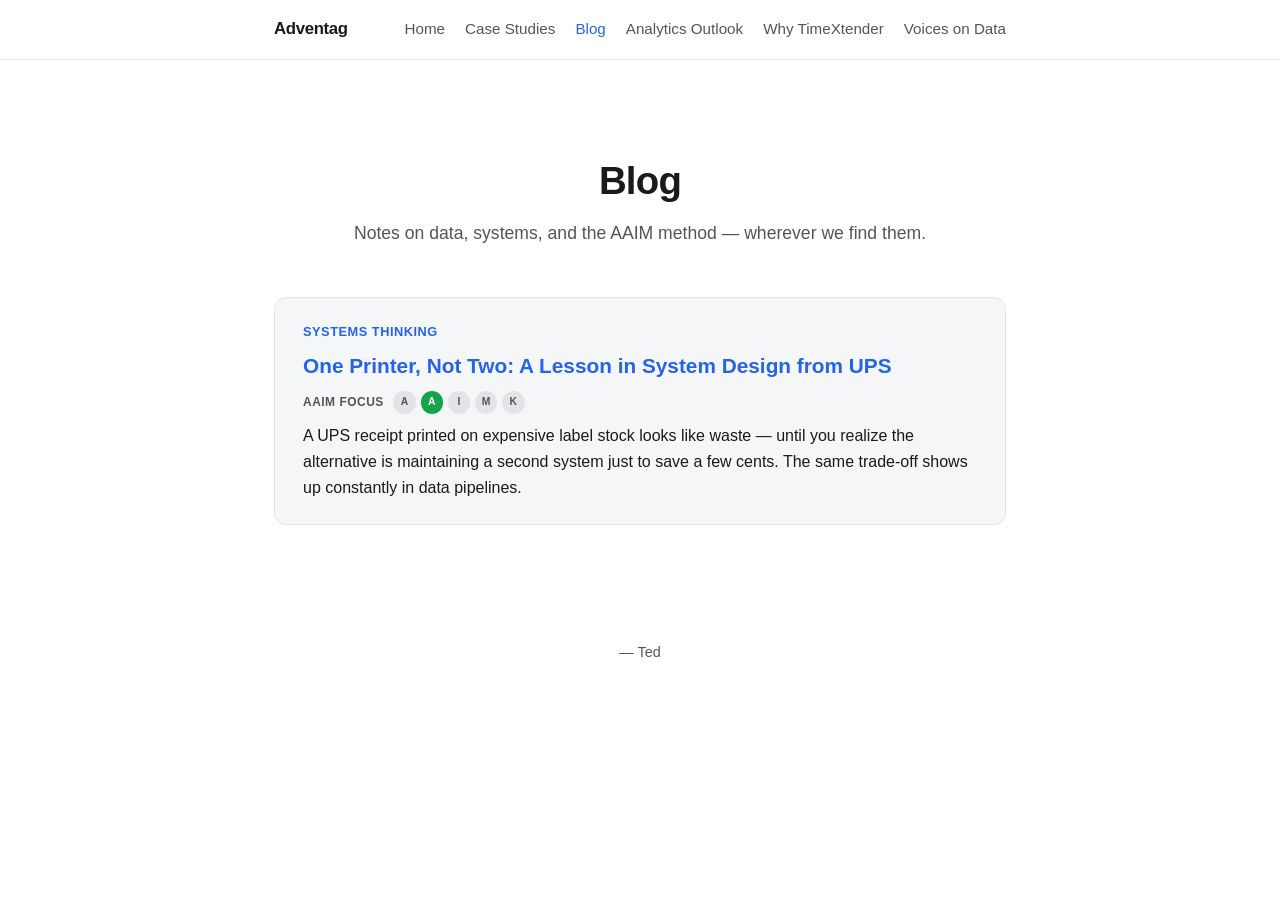
==== blog/index.html @ fbbde0ab "Add Blog section with first post: One Printer, Not Two" ====
<!DOCTYPE html>
<html lang="en">
<head>
<meta charset="UTF-8">
<meta name="viewport" content="width=device-width, initial-scale=1.0">
<title>Blog &middot; Adventag</title>
<link rel="stylesheet" href="../assets/styles.css">
</head>
<body>

<nav class="site-nav">
  <div class="nav-inner">
    <a class="brand" href="../index.html">Adventag</a>
    <div class="nav-links">
      <a href="../index.html">Home</a>
      <a href="../case-studies/index.html">Case Studies</a>
      <a href="index.html" class="active">Blog</a>
      <a href="../analytics-outlook.html">Analytics Outlook</a>
      <a href="../why-timextender.html">Why TimeXtender</a>
      <a href="../voices-on-data.html">Voices on Data</a>
    </div>
  </div>
</nav>

<header class="page-header">
  <h1>Blog</h1>
  <p class="tagline">Notes on data, systems, and the AAIM method &mdash; wherever we find them.</p>
</header>

<main>

  <a class="card-link" href="one-printer-not-two.html">
    <div class="card">
      <span class="eyebrow">Systems Thinking</span>
      <h2>One Printer, Not Two: A Lesson in System Design from UPS</h2>
      <div class="aaim-focus">
        <span class="aaim-focus-label">AAIM Focus</span>
        <div class="aaim-dots">
          <span>A</span><span class="active">A</span><span>I</span><span>M</span><span>K</span>
        </div>
      </div>
      <p>
        A UPS receipt printed on expensive label stock looks like waste &mdash;
        until you realize the alternative is maintaining a second system just
        to save a few cents. The same trade-off shows up constantly in data
        pipelines.
      </p>
    </div>
  </a>

</main>

<footer>
  &mdash; Ted
</footer>

</body>
</html>
---- assets/styles.css ----
:root {
  color-scheme: light dark;
  --bg: #ffffff;
  --fg: #1a1a1a;
  --muted: #555;
  --accent: #2563eb;
  --card: #f5f6f8;
  --border: #e2e4e8;
  --green: #16a34a;
}
@media (prefers-color-scheme: dark) {
  :root {
    --bg: #14161a;
    --fg: #e8e9ec;
    --muted: #a3a7b0;
    --accent: #6ea8fe;
    --card: #1d2025;
    --border: #2a2d33;
    --green: #22c55e;
  }
}
* { box-sizing: border-box; }
body {
  margin: 0;
  font-family: -apple-system, BlinkMacSystemFont, "Segoe UI", Helvetica, Arial, sans-serif;
  background: var(--bg);
  color: var(--fg);
  line-height: 1.6;
}

/* Nav */
.site-nav {
  border-bottom: 1px solid var(--border);
  position: sticky;
  top: 0;
  background: var(--bg);
  z-index: 10;
}
.nav-inner {
  max-width: 780px;
  margin: 0 auto;
  padding: 1rem 1.5rem;
  display: flex;
  align-items: center;
  justify-content: space-between;
  flex-wrap: wrap;
  gap: 0.75rem;
}
.nav-inner .brand {
  font-weight: 700;
  letter-spacing: -0.02em;
  color: var(--fg);
  text-decoration: none;
  font-size: 1.05rem;
}
.nav-links {
  display: flex;
  gap: 1.25rem;
  flex-wrap: wrap;
}
.nav-links a {
  color: var(--muted);
  text-decoration: none;
  font-size: 0.95rem;
}
.nav-links a:hover,
.nav-links a.active {
  color: var(--accent);
}

/* Page header */
header.page-header {
  padding: 4rem 1.5rem 2rem;
  text-align: center;
  max-width: 780px;
  margin: 0 auto;
}
header.page-header h1 {
  font-size: 2.4rem;
  margin-bottom: 0.25rem;
  letter-spacing: -0.02em;
}
header.page-header p.tagline {
  color: var(--muted);
  font-size: 1.1rem;
  margin-top: 0.5rem;
}
.letters {
  display: flex;
  justify-content: center;
  gap: 0.5rem;
  flex-wrap: wrap;
  margin: 2rem 0;
}
.letters span {
  display: inline-flex;
  align-items: center;
  justify-content: center;
  width: 2.75rem;
  height: 2.75rem;
  border-radius: 50%;
  background: var(--accent);
  color: white;
  font-weight: 700;
  font-size: 1.1rem;
}

/* Small AAIM-focus indicator (case studies) */
.aaim-focus {
  display: flex;
  align-items: center;
  gap: 0.6rem;
  margin: 0.6rem 0;
}
.aaim-focus .aaim-focus-label {
  font-size: 0.75rem;
  font-weight: 700;
  text-transform: uppercase;
  letter-spacing: 0.04em;
  color: var(--muted);
}
.aaim-dots {
  display: flex;
  gap: 0.3rem;
}
.aaim-dots span {
  display: inline-flex;
  align-items: center;
  justify-content: center;
  width: 1.4rem;
  height: 1.4rem;
  border-radius: 50%;
  background: var(--border);
  color: var(--muted);
  font-weight: 700;
  font-size: 0.65rem;
}
.aaim-dots span.active {
  background: var(--green);
  color: white;
}

main {
  max-width: 780px;
  margin: 0 auto;
  padding: 0 1.5rem 4rem;
}

/* Cards used for AAIM steps and case study listing */
.step, .card {
  background: var(--card);
  border: 1px solid var(--border);
  border-radius: 12px;
  padding: 1.5rem 1.75rem;
  margin-bottom: 1.25rem;
}
.step h2, .card h2 {
  margin: 0 0 0.5rem;
  font-size: 1.3rem;
  color: var(--accent);
}
.step p, .card p {
  margin: 0;
  color: var(--fg);
}
.step p + p, .card p + p {
  margin-top: 0.75rem;
}

/* Case study listing cards */
.card-link {
  display: block;
  text-decoration: none;
  color: inherit;
}
.card-link .card {
  transition: border-color 0.15s ease;
}
.card-link:hover .card {
  border-color: var(--accent);
}
.card .eyebrow {
  color: var(--accent);
  font-size: 0.8rem;
  font-weight: 700;
  text-transform: uppercase;
  letter-spacing: 0.04em;
  margin-bottom: 0.4rem;
  display: block;
}

/* Case study / blog post article */
article.case-study .stack,
article.blog-post .stack {
  color: var(--muted);
  font-size: 0.85rem;
  text-transform: uppercase;
  letter-spacing: 0.04em;
  font-weight: 700;
  margin-bottom: 0.5rem;
}
article.case-study h1,
article.blog-post h1 {
  font-size: 2rem;
  letter-spacing: -0.02em;
  margin: 0 0 0.5rem;
}
article.case-study .dek,
article.blog-post .dek {
  color: var(--muted);
  font-style: italic;
  margin: 0 0 2.5rem;
}
article.case-study section,
article.blog-post section {
  margin-bottom: 2rem;
}
article.case-study h2,
article.blog-post h2 {
  font-size: 1.3rem;
  color: var(--accent);
  margin: 0 0 0.75rem;
}
article.case-study p,
article.blog-post p {
  margin: 0 0 1rem;
}
article.case-study .aaim-block,
article.blog-post .aaim-block {
  background: var(--card);
  border: 1px solid var(--border);
  border-radius: 12px;
  padding: 1.5rem 1.75rem;
}
article.case-study .aaim-block h3,
article.blog-post .aaim-block h3 {
  color: var(--accent);
  font-size: 1.05rem;
  margin: 0 0 0.4rem;
}
article.case-study .aaim-block > div + div,
article.blog-post .aaim-block > div + div {
  margin-top: 1.25rem;
}

footer {
  text-align: center;
  padding: 2rem 1.5rem 3rem;
  color: var(--muted);
  font-size: 0.9rem;
}

/* Voices on Data carousel card */
.voices-card {
  background: var(--card);
  border: 1px solid var(--border);
  border-radius: 12px;
  padding: 1.5rem;
}
.voices-card-wide {
  padding: 2rem;
}
.voices-title {
  margin: 0 0 1rem;
  font-size: 1.1rem;
  color: var(--accent);
}
.voice-slide {
  display: none;
}
.voice-slide.is-active {
  display: block;
}
.voice-slide .tiktok-embed {
  max-width: 100% !important;
  min-width: 0 !important;
  margin: 0 0 1rem !important;
}
.voices-card-wide .voice-slide .tiktok-embed {
  max-width: 540px !important;
  margin: 0 auto 1rem !important;
  display: block !important;
}
.voice-caption {
  margin: 0;
  font-size: 0.9rem;
  color: var(--muted);
}
.voice-quote {
  margin: 0 0 0.75rem;
  font-style: italic;
  font-size: 1rem;
}
.voice-attribution {
  margin: 0;
  color: var(--muted);
  font-size: 0.85rem;
}
.voice-controls {
  display: flex;
  align-items: center;
  justify-content: space-between;
  margin-top: 1.25rem;
}
.voice-btn {
  background: none;
  border: 1px solid var(--border);
  border-radius: 50%;
  width: 2rem;
  height: 2rem;
  line-height: 1;
  font-size: 1.1rem;
  color: var(--fg);
  cursor: pointer;
}
.voice-btn:hover {
  border-color: var(--accent);
  color: var(--accent);
}
.voice-dots {
  display: flex;
  gap: 0.4rem;
}
.voice-dots button {
  width: 8px;
  height: 8px;
  padding: 0;
  border: none;
  border-radius: 50%;
  background: var(--border);
  cursor: pointer;
}
.voice-dots button.is-active {
  background: var(--accent);
}

/* Analytics Outlook questionnaire */
.outlook-form {
  background: var(--card);
  border: 1px solid var(--border);
  border-radius: 12px;
  padding: 2rem;
}
.form-field {
  margin-bottom: 1.75rem;
}
.form-field:last-of-type {
  margin-bottom: 0;
}
.form-field label {
  display: block;
  font-weight: 600;
  margin-bottom: 0.4rem;
}
.form-field .field-example {
  margin: 0 0 0.5rem;
  color: var(--muted);
  font-size: 0.85rem;
  font-style: italic;
}
.form-field input,
.form-field textarea {
  width: 100%;
  font: inherit;
  color: var(--fg);
  background: var(--bg);
  border: 1px solid var(--border);
  border-radius: 8px;
  padding: 0.65rem 0.8rem;
  resize: vertical;
}
.form-field input:focus,
.form-field textarea:focus {
  outline: none;
  border-color: var(--accent);
}
.form-honeypot {
  position: absolute;
  left: -9999px;
  width: 1px;
  height: 1px;
  overflow: hidden;
}
.form-submit {
  font: inherit;
  font-weight: 600;
  background: var(--accent);
  color: white;
  border: none;
  border-radius: 8px;
  padding: 0.75rem 1.75rem;
  cursor: pointer;
}
.form-submit:hover {
  opacity: 0.92;
}
.form-submit:disabled {
  opacity: 0.6;
  cursor: not-allowed;
}
.form-status {
  margin-top: 1rem;
  font-size: 0.9rem;
}
.form-status.is-error {
  color: #c0392b;
}
.form-status.is-success {
  color: var(--accent);
}
.outlook-success {
  text-align: center;
  padding: 2rem;
}
.outlook-success h2 {
  color: var(--accent);
  margin-bottom: 0.5rem;
}

/* Stat callouts (Why TimeXtender page) */
.stat-grid {
  display: grid;
  grid-template-columns: 1fr 1fr;
  gap: 1.25rem;
  margin: 1.5rem 0;
}
@media (max-width: 600px) {
  .stat-grid {
    grid-template-columns: 1fr;
  }
}
.stat-card {
  background: var(--bg);
  border: 1px solid var(--border);
  border-radius: 12px;
  padding: 1.5rem;
  text-align: center;
}
.stat-card .stat-number {
  display: block;
  font-size: 2.2rem;
  font-weight: 800;
  color: var(--accent);
  margin-bottom: 0.4rem;
}
.stat-card p {
  margin: 0;
  color: var(--muted);
  font-size: 0.9rem;
}
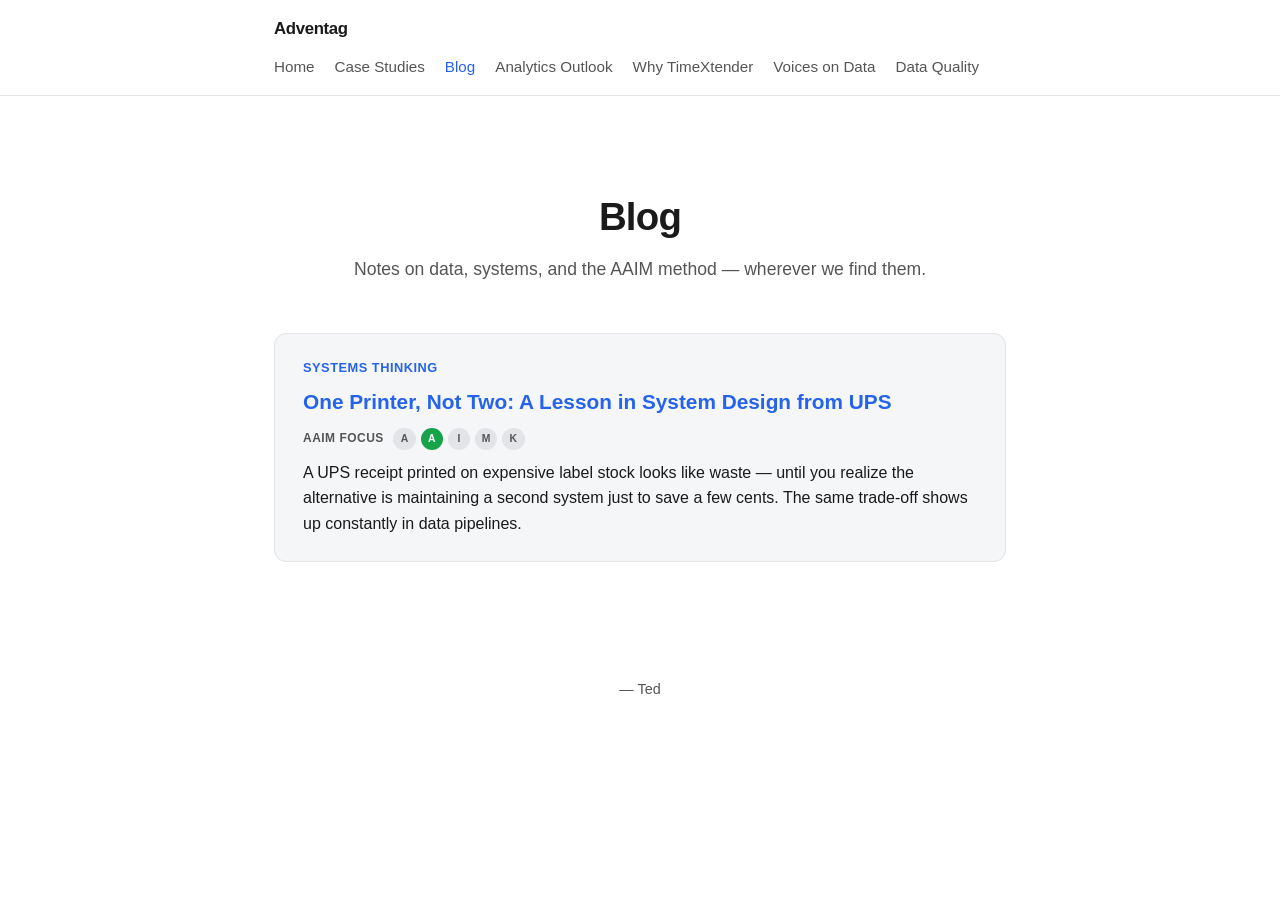
==== commit 86f90c0c: "Add Data Quality page shell and nav link Publishes the initial scaffold for the data-source-connecti" ====
--- a/blog/index.html
+++ b/blog/index.html
@@ -18,6 +18,7 @@
       <a href="../analytics-outlook.html">Analytics Outlook</a>
       <a href="../why-timextender.html">Why TimeXtender</a>
       <a href="../voices-on-data.html">Voices on Data</a>
+      <a href="../data-quality.html">Data Quality</a>
     </div>
   </div>
 </nav>
--- a/assets/styles.css
+++ b/assets/styles.css
@@ -448,3 +448,106 @@
   color: var(--muted);
   font-size: 0.9rem;
 }
+
+/* Data Quality tool */
+.dq-status-card {
+  margin-bottom: 2rem;
+}
+.dq-section {
+  margin-bottom: 2.5rem;
+}
+.dq-section-header {
+  display: flex;
+  align-items: center;
+  justify-content: space-between;
+  gap: 1rem;
+  margin-bottom: 1rem;
+}
+.dq-section-header h2,
+.dq-section > h2 {
+  margin: 0 0 1rem;
+  font-size: 1.3rem;
+  color: var(--accent);
+}
+.dq-section-header h2 {
+  margin-bottom: 0;
+}
+.dq-add-btn {
+  padding: 0.5rem 1.1rem;
+  font-size: 0.9rem;
+  white-space: nowrap;
+}
+.dq-empty-state {
+  text-align: center;
+}
+.dq-source-list {
+  display: grid;
+  gap: 1.25rem;
+}
+.dq-source-card-head {
+  display: flex;
+  align-items: center;
+  justify-content: space-between;
+  gap: 0.75rem;
+  margin-bottom: 0.5rem;
+}
+.dq-source-card-head h3 {
+  margin: 0;
+  font-size: 1.1rem;
+}
+.dq-badge {
+  background: var(--accent);
+  color: white;
+  font-size: 0.75rem;
+  font-weight: 700;
+  text-transform: uppercase;
+  letter-spacing: 0.03em;
+  padding: 0.25rem 0.6rem;
+  border-radius: 999px;
+  white-space: nowrap;
+}
+.dq-source-target {
+  margin: 0 0 0.5rem;
+  font-size: 0.9rem;
+}
+.dq-source-notes {
+  margin: 0 0 0.75rem;
+  color: var(--muted);
+  font-size: 0.9rem;
+}
+.dq-source-actions {
+  display: flex;
+  gap: 0.75rem;
+  flex-wrap: wrap;
+}
+.dq-preview-btn,
+.dq-remove-btn,
+.dq-cancel-btn {
+  font: inherit;
+  font-size: 0.85rem;
+  background: none;
+  border: 1px solid var(--border);
+  border-radius: 8px;
+  padding: 0.5rem 1rem;
+  color: var(--fg);
+  cursor: pointer;
+}
+.dq-preview-btn:hover,
+.dq-cancel-btn:hover {
+  border-color: var(--accent);
+  color: var(--accent);
+}
+.dq-remove-btn:hover {
+  border-color: #c0392b;
+  color: #c0392b;
+}
+.dq-cancel-btn {
+  background: none;
+  margin-left: 0.75rem;
+}
+.dq-preview-result {
+  margin: 0.75rem 0 0;
+  font-size: 0.85rem;
+  font-style: italic;
+  color: var(--muted);
+}
